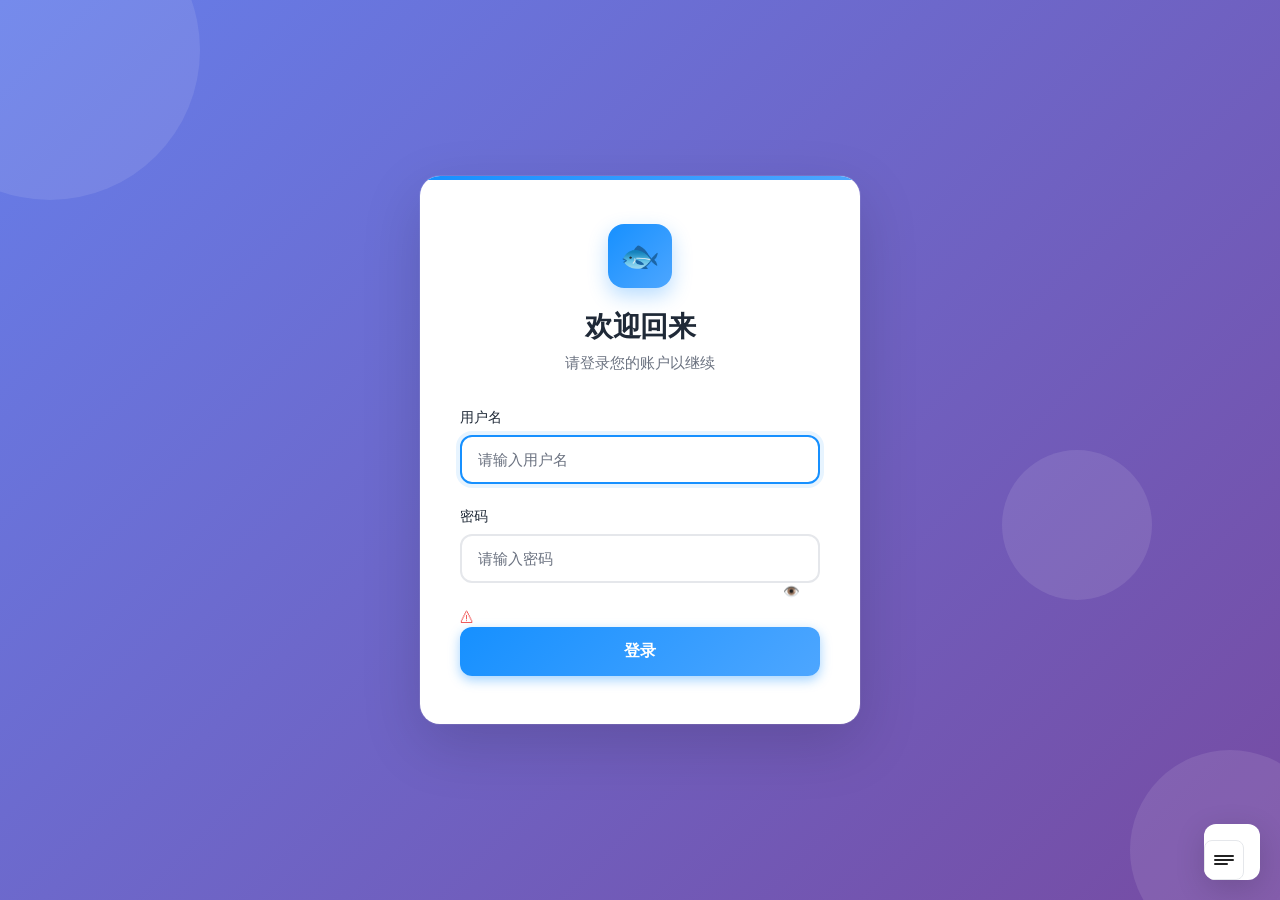
==== index.html @ 94896ea3 "1" ====
<!DOCTYPE html>
<html lang="zh-CN">
<head>
  <meta charset="UTF-8">
  <meta name="viewport" content="width=device-width, initial-scale=1.0">
  <title>万能鱼 - 登录</title>
  <!-- 51.la 统计 -->
  <script charset="UTF-8" id="LA_COLLECT" src="//sdk.51.la/js-sdk-pro.min.js"></script>
  <script>LA.init({id:"3OVoIvCjhMMCOjuH",ck:"3OVoIvCjhMMCOjuH",autoTrack:true,hashMode:true})</script>

  <!-- Favicon -->
  <link rel="icon" href="favicon.ico" type="image/x-icon">
  <link rel="shortcut icon" href="favicon.ico" type="image/x-icon">
  <link rel="icon" href="favicon-32x32.png" type="image/png" sizes="32x32">
  <link rel="icon" href="favicon-64x64.png" type="image/png" sizes="64x64">
  <link rel="apple-touch-icon" href="apple-touch-icon-180x180.png" sizes="180x180">
  <meta name="theme-color" content="#1690FF">

  <style>
    :root {
      --primary: #1690FF;
      --primary-dark: #0d7ae6;
      --primary-light: #4da6ff;
      --success: #10b981;
      --error: #ef4444;
      --text-primary: #1f2937;
      --text-secondary: #6b7280;
      --bg-white: #ffffff;
      --bg-gray: #f9fafb;
      --border: #e5e7eb;
      --shadow: rgba(0, 0, 0, 0.1);
      --shadow-lg: rgba(0, 0, 0, 0.15);
    }

    * {
      box-sizing: border-box;
      margin: 0;
      padding: 0;
    }

    html, body {
      height: 100%;
      overflow-x: hidden;
    }

    body {
      font-family: -apple-system, BlinkMacSystemFont, "Segoe UI", Roboto, "Helvetica Neue", Arial, "Noto Sans", "Noto Sans SC", sans-serif;
      color: var(--text-primary);
      background: linear-gradient(135deg, #667eea 0%, #764ba2 25%, #f093fb 50%, #4facfe 75%, #00f2fe 100%);
      background-size: 400% 400%;
      animation: gradientShift 15s ease infinite;
      -webkit-font-smoothing: antialiased;
      -moz-osx-font-smoothing: grayscale;
      position: relative;
    }

    @keyframes gradientShift {
      0% { background-position: 0% 50%; }
      50% { background-position: 100% 50%; }
      100% { background-position: 0% 50%; }
    }

    /* 登录容器 */
    .login-container {
      min-height: 100vh;
      display: flex;
      align-items: center;
      justify-content: center;
      padding: 20px;
      position: relative;
      z-index: 1;
    }

    .login-card {
      background: var(--bg-white);
      border-radius: 20px;
      box-shadow: 0 20px 60px var(--shadow-lg), 0 0 0 1px rgba(255, 255, 255, 0.1);
      padding: 48px 40px;
      width: 100%;
      max-width: 440px;
      animation: slideUp 0.5s ease-out;
      position: relative;
      overflow: hidden;
    }

    .login-card::before {
      content: '';
      position: absolute;
      top: 0;
      left: 0;
      right: 0;
      height: 4px;
      background: linear-gradient(90deg, var(--primary), var(--primary-light));
    }

    @keyframes slideUp {
      from {
        opacity: 0;
        transform: translateY(30px);
      }
      to {
        opacity: 1;
        transform: translateY(0);
      }
    }

    .login-header {
      text-align: center;
      margin-bottom: 36px;
    }

    .login-logo {
      width: 64px;
      height: 64px;
      margin: 0 auto 20px;
      background: linear-gradient(135deg, var(--primary), var(--primary-light));
      border-radius: 16px;
      display: flex;
      align-items: center;
      justify-content: center;
      font-size: 32px;
      color: white;
      font-weight: bold;
      box-shadow: 0 8px 20px rgba(22, 144, 255, 0.3);
    }

    .login-header h1 {
      font-size: 28px;
      font-weight: 700;
      color: var(--text-primary);
      margin-bottom: 8px;
      letter-spacing: -0.5px;
    }

    .login-header p {
      font-size: 15px;
      color: var(--text-secondary);
      margin: 0;
    }

    /* 表单样式 */
    .form-group {
      margin-bottom: 24px;
      position: relative;
    }

    .form-label {
      display: block;
      font-size: 14px;
      font-weight: 500;
      color: var(--text-primary);
      margin-bottom: 8px;
    }

    .form-input {
      width: 100%;
      padding: 14px 16px;
      font-size: 15px;
      border: 2px solid var(--border);
      border-radius: 12px;
      background: var(--bg-white);
      color: var(--text-primary);
      transition: all 0.2s ease;
      outline: none;
    }

    .form-input:focus {
      border-color: var(--primary);
      box-shadow: 0 0 0 4px rgba(22, 144, 255, 0.1);
    }

    .form-input::placeholder {
      color: var(--text-secondary);
    }

    .password-toggle {
      position: absolute;
      right: 12px;
      top: 42px;
      background: none;
      border: none;
      color: var(--text-secondary);
      cursor: pointer;
      padding: 8px;
      display: flex;
      align-items: center;
      transition: color 0.2s;
    }

    .password-toggle:hover {
      color: var(--primary);
    }

    .error-message {
      color: var(--error);
      font-size: 13px;
      margin-top: 8px;
      min-height: 20px;
      display: flex;
      align-items: center;
      gap: 6px;
    }

    .error-message::before {
      content: '⚠';
      font-size: 14px;
    }

    /* 按钮样式 */
    .btn {
      width: 100%;
      padding: 14px 24px;
      font-size: 16px;
      font-weight: 600;
      border: none;
      border-radius: 12px;
      cursor: pointer;
      transition: all 0.2s ease;
      position: relative;
      overflow: hidden;
    }

    .btn-primary {
      background: linear-gradient(135deg, var(--primary), var(--primary-light));
      color: white;
      box-shadow: 0 4px 12px rgba(22, 144, 255, 0.4);
    }

    .btn-primary:hover {
      transform: translateY(-2px);
      box-shadow: 0 6px 20px rgba(22, 144, 255, 0.5);
    }

    .btn-primary:active {
      transform: translateY(0);
    }

    .btn-primary:disabled {
      opacity: 0.6;
      cursor: not-allowed;
      transform: none;
    }

    .btn-loading {
      pointer-events: none;
    }

    .btn-loading::after {
      content: '';
      position: absolute;
      width: 16px;
      height: 16px;
      top: 50%;
      left: 50%;
      margin-left: -8px;
      margin-top: -8px;
      border: 2px solid rgba(255, 255, 255, 0.3);
      border-top-color: white;
      border-radius: 50%;
      animation: spin 0.6s linear infinite;
    }

    @keyframes spin {
      to { transform: rotate(360deg); }
    }

    /* 主内容区域（登录后显示） */
    .main-content {
      display: none;
      min-height: 100vh;
      padding: 40px 20px;
    }

    .main-content.active {
      display: block;
    }

    .content-header {
      max-width: 1200px;
      margin: 0 auto 32px;
      display: flex;
      justify-content: space-between;
      align-items: center;
      background: var(--bg-white);
      padding: 20px 32px;
      border-radius: 16px;
      box-shadow: 0 4px 12px var(--shadow);
    }

    .content-header h1 {
      font-size: 24px;
      font-weight: 700;
      color: var(--text-primary);
      margin: 0;
    }

    .user-info {
      display: flex;
      align-items: center;
      gap: 16px;
    }

    .user-greeting {
      color: var(--text-secondary);
      font-size: 15px;
    }

    .btn-logout {
      padding: 10px 20px;
      background: var(--bg-gray);
      border: 2px solid var(--border);
      border-radius: 10px;
      color: var(--text-primary);
      font-size: 14px;
      font-weight: 500;
      cursor: pointer;
      transition: all 0.2s;
    }

    .btn-logout:hover {
      background: #f3f4f6;
      border-color: var(--text-secondary);
    }

    .content-body {
      max-width: 1200px;
      margin: 0 auto;
      background: var(--bg-white);
      padding: 32px;
      border-radius: 16px;
      box-shadow: 0 4px 12px var(--shadow);
    }

    .hero-image {
      width: 100%;
      max-width: 800px;
      height: auto;
      border-radius: 12px;
      margin: 0 auto;
      display: block;
      box-shadow: 0 8px 24px var(--shadow);
    }

    /* 浮动统计窗 */
    .stat-float {
      position: fixed;
      right: 20px;
      bottom: 20px;
      z-index: 1200;
      background: var(--bg-white);
      border-radius: 12px;
      box-shadow: 0 8px 30px var(--shadow-lg);
      overflow: hidden;
      transition: all 0.3s ease;
      display: flex;
      flex-direction: column;
      align-items: flex-end;
    }

    .stat-float.collapsed {
      width: 56px;
      height: 56px;
      padding: 8px;
      border-radius: 12px;
    }

    .stat-toggle {
      display: inline-flex;
      align-items: center;
      justify-content: center;
      width: 40px;
      height: 40px;
      border-radius: 8px;
      border: 1px solid var(--border);
      background: var(--bg-white);
      cursor: pointer;
      transition: all 0.2s;
    }

    .stat-toggle:hover {
      background: var(--bg-gray);
    }

    .stat-panel {
      width: 320px;
      max-width: calc(100vw - 40px);
      max-height: 360px;
      overflow: auto;
      padding: 16px;
      display: none;
    }

    .stat-close {
      background: transparent;
      border: 0;
      color: var(--text-secondary);
      cursor: pointer;
      padding: 8px;
      font-size: 14px;
      transition: color 0.2s;
    }

    .stat-close:hover {
      color: var(--text-primary);
    }

    /* 页脚 */
    .site-footer {
      margin-top: 40px;
      padding: 24px 0;
      color: var(--text-secondary);
      font-size: 14px;
      text-align: center;
    }

    .site-footer a {
      color: var(--primary);
      text-decoration: none;
      transition: color 0.2s;
    }

    .site-footer a:hover {
      color: var(--primary-dark);
      text-decoration: underline;
    }

    /* 响应式设计 */
    @media (max-width: 640px) {
      .login-card {
        padding: 36px 24px;
        border-radius: 16px;
      }

      .login-header h1 {
        font-size: 24px;
      }

      .login-logo {
        width: 56px;
        height: 56px;
        font-size: 28px;
      }

      .content-header {
        flex-direction: column;
        gap: 16px;
        align-items: flex-start;
        padding: 20px;
      }

      .user-info {
        width: 100%;
        justify-content: space-between;
      }

      .content-body {
        padding: 24px 16px;
      }
    }

    /* 背景装饰 */
    .bg-decoration {
      position: fixed;
      top: 0;
      left: 0;
      width: 100%;
      height: 100%;
      pointer-events: none;
      z-index: 0;
      overflow: hidden;
    }

    .bg-circle {
      position: absolute;
      border-radius: 50%;
      background: rgba(255, 255, 255, 0.1);
      animation: float 20s infinite ease-in-out;
    }

    .bg-circle:nth-child(1) {
      width: 300px;
      height: 300px;
      top: -100px;
      left: -100px;
      animation-delay: 0s;
    }

    .bg-circle:nth-child(2) {
      width: 200px;
      height: 200px;
      bottom: -50px;
      right: -50px;
      animation-delay: 5s;
    }

    .bg-circle:nth-child(3) {
      width: 150px;
      height: 150px;
      top: 50%;
      right: 10%;
      animation-delay: 10s;
    }

    @keyframes float {
      0%, 100% {
        transform: translate(0, 0) scale(1);
      }
      33% {
        transform: translate(30px, -30px) scale(1.1);
      }
      66% {
        transform: translate(-20px, 20px) scale(0.9);
      }
    }
  </style>
</head>
<body>
  <!-- 背景装饰 -->
  <div class="bg-decoration">
    <div class="bg-circle"></div>
    <div class="bg-circle"></div>
    <div class="bg-circle"></div>
  </div>

  <!-- 登录界面 -->
  <div class="login-container" id="login-container">
    <div class="login-card">
      <div class="login-header">
        <div class="login-logo">🐟</div>
        <h1>欢迎回来</h1>
        <p>请登录您的账户以继续</p>
      </div>

      <form id="login-form" onsubmit="return false;">
        <div class="form-group">
          <label class="form-label" for="username">用户名</label>
          <input
            type="text"
            id="username"
            class="form-input"
            placeholder="请输入用户名"
            autocomplete="username"
            required
            autofocus
          />
        </div>

        <div class="form-group">
          <label class="form-label" for="password">密码</label>
          <div style="position: relative;">
            <input
              type="password"
              id="password"
              class="form-input"
              placeholder="请输入密码"
              autocomplete="current-password"
              required
            />
            <button
              type="button"
              class="password-toggle"
              id="password-toggle"
              aria-label="显示/隐藏密码"
            >
              👁️
            </button>
          </div>
        </div>

        <div class="error-message" id="error-message" role="alert"></div>

        <button type="submit" class="btn btn-primary" id="login-submit">
          <span id="login-text">登录</span>
        </button>
      </form>
    </div>
  </div>

  <!-- 主内容区域（登录后显示） -->
  <div class="main-content" id="main-content">
    <div class="content-header">
      <h1>万能鱼</h1>
      <div class="user-info">
        <span class="user-greeting" id="user-greeting">欢迎，用户</span>
        <button class="btn-logout" id="logout-btn">登出</button>
      </div>
    </div>

    <div class="content-body">
      <img src="images/th.jpg" alt="风景" class="hero-image">
    </div>

    <footer class="site-footer">
      <p>© 2025 万能鱼 · <a href="#">隐私政策</a> · <a href="#">关于</a></p>
    </footer>
  </div>

  <!-- 浮动统计窗 -->
  <div class="stat-float collapsed" id="stat-float">
    <div style="display: flex; align-items: center; gap: 8px; padding: 8px;">
      <button class="stat-toggle" id="stat-toggle" aria-label="打开统计面板" aria-expanded="false" title="网站统计">
        <svg width="20" height="14" viewBox="0 0 20 14" aria-hidden="true">
          <rect x="0" y="2" width="20" height="2" rx="1" fill="#222"/>
          <rect x="0" y="6" width="20" height="2" rx="1" fill="#222"/>
          <rect x="0" y="10" width="14" height="2" rx="1" fill="#222"/>
        </svg>
      </button>
    </div>
    <div class="stat-panel" id="stat-panel">
      <div id="stat-content"></div>
      <div style="text-align: right; margin-top: 8px;">
        <button class="stat-close" id="stat-close" aria-label="关闭统计" title="关闭">关闭</button>
      </div>
    </div>
  </div>

  <script>
    (function() {
      // 登录功能
      const loginContainer = document.getElementById('login-container');
      const mainContent = document.getElementById('main-content');
      const loginForm = document.getElementById('login-form');
      const usernameInput = document.getElementById('username');
      const passwordInput = document.getElementById('password');
      const passwordToggle = document.getElementById('password-toggle');
      const loginSubmit = document.getElementById('login-submit');
      const loginText = document.getElementById('login-text');
      const errorMessage = document.getElementById('error-message');
      const userGreeting = document.getElementById('user-greeting');
      const logoutBtn = document.getElementById('logout-btn');

      // 密码显示/隐藏切换
      passwordToggle.addEventListener('click', function() {
        const type = passwordInput.getAttribute('type') === 'password' ? 'text' : 'password';
        passwordInput.setAttribute('type', type);
        passwordToggle.textContent = type === 'password' ? '👁️' : '🙈';
      });

      // 检查登录状态
      function checkAuth() {
        const authUser = localStorage.getItem('authUser');
        if (authUser) {
          showMainContent(authUser);
        }
      }

      // 显示主内容
      function showMainContent(username) {
        loginContainer.style.display = 'none';
        mainContent.classList.add('active');
        userGreeting.textContent = '欢迎，' + username;
      }

      // 显示登录界面
      function showLogin() {
        loginContainer.style.display = 'flex';
        mainContent.classList.remove('active');
        usernameInput.value = '';
        passwordInput.value = '';
        errorMessage.textContent = '';
      }

      // 登录处理
      loginForm.addEventListener('submit', function(e) {
        e.preventDefault();
        
        const username = usernameInput.value.trim();
        const password = passwordInput.value;

        // 清除错误信息
        errorMessage.textContent = '';

        // 验证
        if (!username) {
          errorMessage.textContent = '请输入用户名';
          usernameInput.focus();
          return;
        }

        if (!password) {
          errorMessage.textContent = '请输入密码';
          passwordInput.focus();
          return;
        }

        // 显示加载状态
        loginSubmit.disabled = true;
        loginSubmit.classList.add('btn-loading');
        loginText.textContent = '登录中...';

        // 模拟登录请求（实际应用中应调用API）
        setTimeout(function() {
          // 保存登录状态
          localStorage.setItem('authUser', username);
          
          // 恢复按钮状态
          loginSubmit.disabled = false;
          loginSubmit.classList.remove('btn-loading');
          loginText.textContent = '登录';

          // 显示主内容
          showMainContent(username);
        }, 800);
      });

      // 登出处理
      logoutBtn.addEventListener('click', function() {
        localStorage.removeItem('authUser');
        showLogin();
      });

      // 统计面板功能
      const statFloat = document.getElementById('stat-float');
      const statToggle = document.getElementById('stat-toggle');
      const statPanel = document.getElementById('stat-panel');
      const statClose = document.getElementById('stat-close');
      let statLoaded = false;

      function openStatPanel() {
        statFloat.classList.remove('collapsed');
        statPanel.style.display = 'block';
        statToggle.setAttribute('aria-expanded', 'true');
        
        if (!statLoaded) {
          const script = document.createElement('script');
          script.id = 'LA-DATA-WIDGET';
          script.src = 'https://v6-widget.51.la/v6/3OVoIvCjhMMCOjuH/quote.js?theme=#1690FF,#333333,#999999,#010E10,#FDFDFD,#1690FF,14&col=true&f=14&badge=icon_0&icon=center';
          script.charset = 'UTF-8';
          script.crossOrigin = 'anonymous';
          document.getElementById('stat-content').appendChild(script);
          statLoaded = true;
        }
      }

      function closeStatPanel() {
        statFloat.classList.add('collapsed');
        statPanel.style.display = 'none';
        statToggle.setAttribute('aria-expanded', 'false');
      }

      statToggle.addEventListener('click', function(e) {
        e.stopPropagation();
        if (statFloat.classList.contains('collapsed')) {
          openStatPanel();
        } else {
          closeStatPanel();
        }
      });

      statClose.addEventListener('click', function(e) {
        e.stopPropagation();
        closeStatPanel();
      });

      document.addEventListener('click', function(e) {
        if (!statFloat.contains(e.target) && !statFloat.classList.contains('collapsed')) {
          closeStatPanel();
        }
      });

      document.addEventListener('keydown', function(e) {
        if (e.key === 'Escape' && !statFloat.classList.contains('collapsed')) {
          closeStatPanel();
        }
      });

      // 初始化
      checkAuth();
    })();
  </script>
</body>
</html>
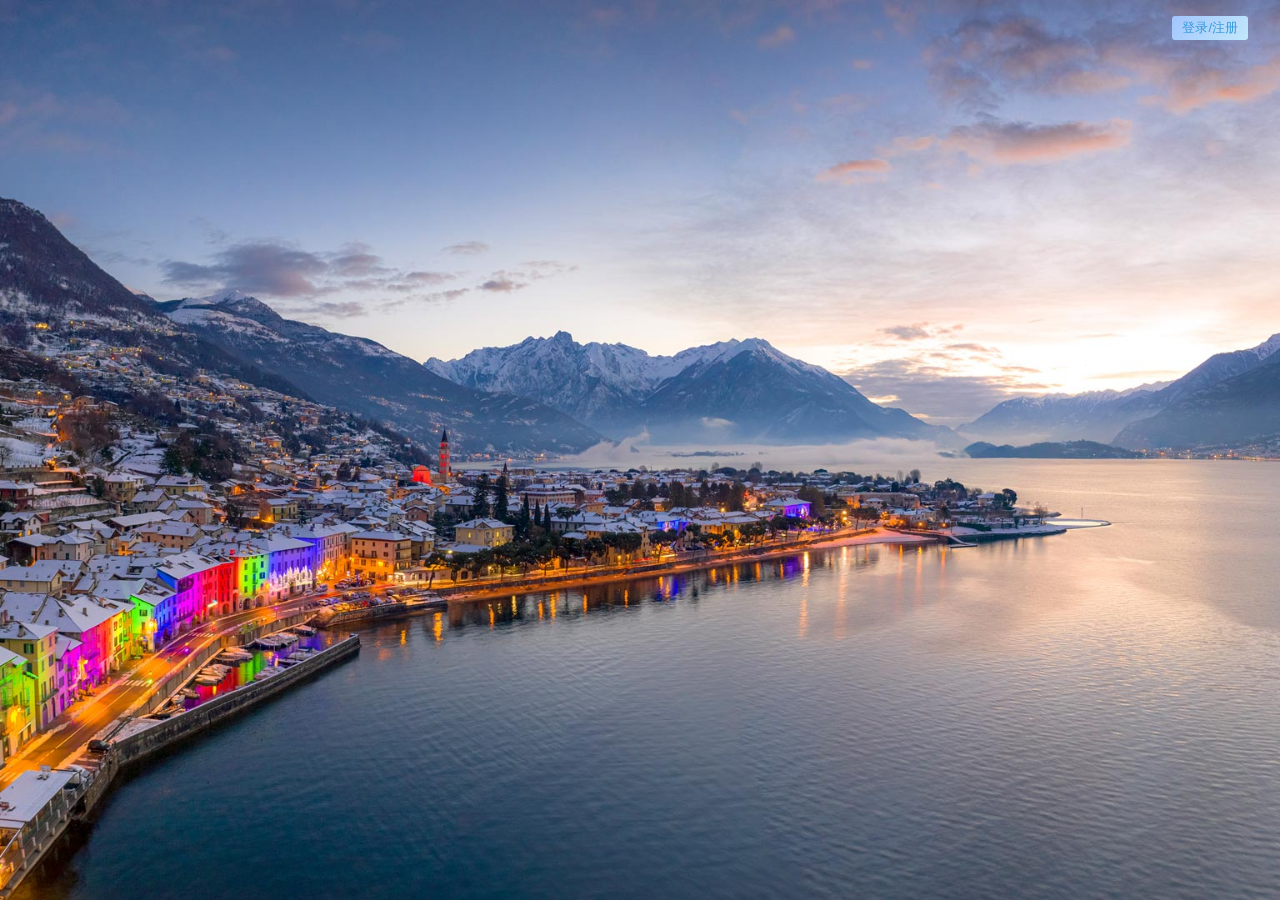
==== commit 55cbcf9a: "新修改看着好垃圾" ====
--- a/index.html
+++ b/index.html
@@ -1,772 +1,110 @@
 <!DOCTYPE html>
 <html lang="zh-CN">
 <head>
-  <meta charset="UTF-8">
-  <meta name="viewport" content="width=device-width, initial-scale=1.0">
-  <title>万能鱼 - 登录</title>
-  <!-- 51.la 统计 -->
-  <script charset="UTF-8" id="LA_COLLECT" src="//sdk.51.la/js-sdk-pro.min.js"></script>
-  <script>LA.init({id:"3OVoIvCjhMMCOjuH",ck:"3OVoIvCjhMMCOjuH",autoTrack:true,hashMode:true})</script>
-
-  <!-- Favicon -->
-  <link rel="icon" href="favicon.ico" type="image/x-icon">
-  <link rel="shortcut icon" href="favicon.ico" type="image/x-icon">
-  <link rel="icon" href="favicon-32x32.png" type="image/png" sizes="32x32">
-  <link rel="icon" href="favicon-64x64.png" type="image/png" sizes="64x64">
-  <link rel="apple-touch-icon" href="apple-touch-icon-180x180.png" sizes="180x180">
-  <meta name="theme-color" content="#1690FF">
-
-  <style>
-    :root {
-      --primary: #1690FF;
-      --primary-dark: #0d7ae6;
-      --primary-light: #4da6ff;
-      --success: #10b981;
-      --error: #ef4444;
-      --text-primary: #1f2937;
-      --text-secondary: #6b7280;
-      --bg-white: #ffffff;
-      --bg-gray: #f9fafb;
-      --border: #e5e7eb;
-      --shadow: rgba(0, 0, 0, 0.1);
-      --shadow-lg: rgba(0, 0, 0, 0.15);
-    }
-
-    * {
-      box-sizing: border-box;
-      margin: 0;
-      padding: 0;
-    }
-
-    html, body {
-      height: 100%;
-      overflow-x: hidden;
-    }
-
-    body {
-      font-family: -apple-system, BlinkMacSystemFont, "Segoe UI", Roboto, "Helvetica Neue", Arial, "Noto Sans", "Noto Sans SC", sans-serif;
-      color: var(--text-primary);
-      background: linear-gradient(135deg, #667eea 0%, #764ba2 25%, #f093fb 50%, #4facfe 75%, #00f2fe 100%);
-      background-size: 400% 400%;
-      animation: gradientShift 15s ease infinite;
-      -webkit-font-smoothing: antialiased;
-      -moz-osx-font-smoothing: grayscale;
-      position: relative;
-    }
-
-    @keyframes gradientShift {
-      0% { background-position: 0% 50%; }
-      50% { background-position: 100% 50%; }
-      100% { background-position: 0% 50%; }
-    }
-
-    /* 登录容器 */
-    .login-container {
-      min-height: 100vh;
-      display: flex;
-      align-items: center;
-      justify-content: center;
-      padding: 20px;
-      position: relative;
-      z-index: 1;
-    }
-
-    .login-card {
-      background: var(--bg-white);
-      border-radius: 20px;
-      box-shadow: 0 20px 60px var(--shadow-lg), 0 0 0 1px rgba(255, 255, 255, 0.1);
-      padding: 48px 40px;
-      width: 100%;
-      max-width: 440px;
-      animation: slideUp 0.5s ease-out;
-      position: relative;
-      overflow: hidden;
-    }
-
-    .login-card::before {
-      content: '';
-      position: absolute;
-      top: 0;
-      left: 0;
-      right: 0;
-      height: 4px;
-      background: linear-gradient(90deg, var(--primary), var(--primary-light));
-    }
-
-    @keyframes slideUp {
-      from {
-        opacity: 0;
-        transform: translateY(30px);
-      }
-      to {
-        opacity: 1;
-        transform: translateY(0);
-      }
-    }
-
-    .login-header {
-      text-align: center;
-      margin-bottom: 36px;
-    }
-
-    .login-logo {
-      width: 64px;
-      height: 64px;
-      margin: 0 auto 20px;
-      background: linear-gradient(135deg, var(--primary), var(--primary-light));
-      border-radius: 16px;
-      display: flex;
-      align-items: center;
-      justify-content: center;
-      font-size: 32px;
-      color: white;
-      font-weight: bold;
-      box-shadow: 0 8px 20px rgba(22, 144, 255, 0.3);
-    }
-
-    .login-header h1 {
-      font-size: 28px;
-      font-weight: 700;
-      color: var(--text-primary);
-      margin-bottom: 8px;
-      letter-spacing: -0.5px;
-    }
-
-    .login-header p {
-      font-size: 15px;
-      color: var(--text-secondary);
-      margin: 0;
-    }
-
-    /* 表单样式 */
-    .form-group {
-      margin-bottom: 24px;
-      position: relative;
-    }
-
-    .form-label {
-      display: block;
-      font-size: 14px;
-      font-weight: 500;
-      color: var(--text-primary);
-      margin-bottom: 8px;
-    }
-
-    .form-input {
-      width: 100%;
-      padding: 14px 16px;
-      font-size: 15px;
-      border: 2px solid var(--border);
-      border-radius: 12px;
-      background: var(--bg-white);
-      color: var(--text-primary);
-      transition: all 0.2s ease;
-      outline: none;
-    }
-
-    .form-input:focus {
-      border-color: var(--primary);
-      box-shadow: 0 0 0 4px rgba(22, 144, 255, 0.1);
-    }
-
-    .form-input::placeholder {
-      color: var(--text-secondary);
-    }
-
-    .password-toggle {
-      position: absolute;
-      right: 12px;
-      top: 42px;
-      background: none;
-      border: none;
-      color: var(--text-secondary);
-      cursor: pointer;
-      padding: 8px;
-      display: flex;
-      align-items: center;
-      transition: color 0.2s;
-    }
-
-    .password-toggle:hover {
-      color: var(--primary);
-    }
-
-    .error-message {
-      color: var(--error);
-      font-size: 13px;
-      margin-top: 8px;
-      min-height: 20px;
-      display: flex;
-      align-items: center;
-      gap: 6px;
-    }
-
-    .error-message::before {
-      content: '⚠';
-      font-size: 14px;
-    }
-
-    /* 按钮样式 */
-    .btn {
-      width: 100%;
-      padding: 14px 24px;
-      font-size: 16px;
-      font-weight: 600;
-      border: none;
-      border-radius: 12px;
-      cursor: pointer;
-      transition: all 0.2s ease;
-      position: relative;
-      overflow: hidden;
-    }
-
-    .btn-primary {
-      background: linear-gradient(135deg, var(--primary), var(--primary-light));
-      color: white;
-      box-shadow: 0 4px 12px rgba(22, 144, 255, 0.4);
-    }
-
-    .btn-primary:hover {
-      transform: translateY(-2px);
-      box-shadow: 0 6px 20px rgba(22, 144, 255, 0.5);
-    }
-
-    .btn-primary:active {
-      transform: translateY(0);
-    }
-
-    .btn-primary:disabled {
-      opacity: 0.6;
-      cursor: not-allowed;
-      transform: none;
-    }
-
-    .btn-loading {
-      pointer-events: none;
-    }
-
-    .btn-loading::after {
-      content: '';
-      position: absolute;
-      width: 16px;
-      height: 16px;
-      top: 50%;
-      left: 50%;
-      margin-left: -8px;
-      margin-top: -8px;
-      border: 2px solid rgba(255, 255, 255, 0.3);
-      border-top-color: white;
-      border-radius: 50%;
-      animation: spin 0.6s linear infinite;
-    }
-
-    @keyframes spin {
-      to { transform: rotate(360deg); }
-    }
-
-    /* 主内容区域（登录后显示） */
-    .main-content {
-      display: none;
-      min-height: 100vh;
-      padding: 40px 20px;
-    }
-
-    .main-content.active {
-      display: block;
-    }
-
-    .content-header {
-      max-width: 1200px;
-      margin: 0 auto 32px;
-      display: flex;
-      justify-content: space-between;
-      align-items: center;
-      background: var(--bg-white);
-      padding: 20px 32px;
-      border-radius: 16px;
-      box-shadow: 0 4px 12px var(--shadow);
-    }
-
-    .content-header h1 {
-      font-size: 24px;
-      font-weight: 700;
-      color: var(--text-primary);
-      margin: 0;
-    }
-
-    .user-info {
-      display: flex;
-      align-items: center;
-      gap: 16px;
-    }
-
-    .user-greeting {
-      color: var(--text-secondary);
-      font-size: 15px;
-    }
-
-    .btn-logout {
-      padding: 10px 20px;
-      background: var(--bg-gray);
-      border: 2px solid var(--border);
-      border-radius: 10px;
-      color: var(--text-primary);
-      font-size: 14px;
-      font-weight: 500;
-      cursor: pointer;
-      transition: all 0.2s;
-    }
-
-    .btn-logout:hover {
-      background: #f3f4f6;
-      border-color: var(--text-secondary);
-    }
-
-    .content-body {
-      max-width: 1200px;
-      margin: 0 auto;
-      background: var(--bg-white);
-      padding: 32px;
-      border-radius: 16px;
-      box-shadow: 0 4px 12px var(--shadow);
-    }
-
-    .hero-image {
-      width: 100%;
-      max-width: 800px;
-      height: auto;
-      border-radius: 12px;
-      margin: 0 auto;
-      display: block;
-      box-shadow: 0 8px 24px var(--shadow);
-    }
-
-    /* 浮动统计窗 */
-    .stat-float {
-      position: fixed;
-      right: 20px;
-      bottom: 20px;
-      z-index: 1200;
-      background: var(--bg-white);
-      border-radius: 12px;
-      box-shadow: 0 8px 30px var(--shadow-lg);
-      overflow: hidden;
-      transition: all 0.3s ease;
-      display: flex;
-      flex-direction: column;
-      align-items: flex-end;
-    }
-
-    .stat-float.collapsed {
-      width: 56px;
-      height: 56px;
-      padding: 8px;
-      border-radius: 12px;
-    }
-
-    .stat-toggle {
-      display: inline-flex;
-      align-items: center;
-      justify-content: center;
-      width: 40px;
-      height: 40px;
-      border-radius: 8px;
-      border: 1px solid var(--border);
-      background: var(--bg-white);
-      cursor: pointer;
-      transition: all 0.2s;
-    }
-
-    .stat-toggle:hover {
-      background: var(--bg-gray);
-    }
-
-    .stat-panel {
-      width: 320px;
-      max-width: calc(100vw - 40px);
-      max-height: 360px;
-      overflow: auto;
-      padding: 16px;
-      display: none;
-    }
-
-    .stat-close {
-      background: transparent;
-      border: 0;
-      color: var(--text-secondary);
-      cursor: pointer;
-      padding: 8px;
-      font-size: 14px;
-      transition: color 0.2s;
-    }
-
-    .stat-close:hover {
-      color: var(--text-primary);
-    }
-
-    /* 页脚 */
-    .site-footer {
-      margin-top: 40px;
-      padding: 24px 0;
-      color: var(--text-secondary);
-      font-size: 14px;
-      text-align: center;
-    }
-
-    .site-footer a {
-      color: var(--primary);
-      text-decoration: none;
-      transition: color 0.2s;
-    }
-
-    .site-footer a:hover {
-      color: var(--primary-dark);
-      text-decoration: underline;
-    }
-
-    /* 响应式设计 */
-    @media (max-width: 640px) {
-      .login-card {
-        padding: 36px 24px;
-        border-radius: 16px;
-      }
-
-      .login-header h1 {
-        font-size: 24px;
-      }
-
-      .login-logo {
-        width: 56px;
-        height: 56px;
-        font-size: 28px;
-      }
-
-      .content-header {
-        flex-direction: column;
-        gap: 16px;
-        align-items: flex-start;
-        padding: 20px;
-      }
-
-      .user-info {
-        width: 100%;
-        justify-content: space-between;
-      }
-
-      .content-body {
-        padding: 24px 16px;
-      }
-    }
-
-    /* 背景装饰 */
-    .bg-decoration {
-      position: fixed;
-      top: 0;
-      left: 0;
-      width: 100%;
-      height: 100%;
-      pointer-events: none;
-      z-index: 0;
-      overflow: hidden;
-    }
-
-    .bg-circle {
-      position: absolute;
-      border-radius: 50%;
-      background: rgba(255, 255, 255, 0.1);
-      animation: float 20s infinite ease-in-out;
-    }
-
-    .bg-circle:nth-child(1) {
-      width: 300px;
-      height: 300px;
-      top: -100px;
-      left: -100px;
-      animation-delay: 0s;
-    }
-
-    .bg-circle:nth-child(2) {
-      width: 200px;
-      height: 200px;
-      bottom: -50px;
-      right: -50px;
-      animation-delay: 5s;
-    }
-
-    .bg-circle:nth-child(3) {
-      width: 150px;
-      height: 150px;
-      top: 50%;
-      right: 10%;
-      animation-delay: 10s;
-    }
-
-    @keyframes float {
-      0%, 100% {
-        transform: translate(0, 0) scale(1);
-      }
-      33% {
-        transform: translate(30px, -30px) scale(1.1);
-      }
-      66% {
-        transform: translate(-20px, 20px) scale(0.9);
-      }
-    }
-  </style>
+	<meta charset="UTF-8">
+	<meta name="viewport" content="width=device-width, initial-scale=1.0">
+	<title>首页</title>
+	<style>
+						.auth-dropdown {
+							position: relative;
+							display: inline-block;
+						}
+						.auth-dropdown-content {
+							display: none;
+							position: absolute;
+							right: 0;
+							top: 110%;
+							background: rgba(255,255,255,0.95);
+							min-width: 100px;
+							box-shadow: 0 2px 8px rgba(0,0,0,0.08);
+							border-radius: 8px;
+							z-index: 1001;
+							padding: 6px 0;
+						}
+						.auth-dropdown-content button {
+							background: none;
+							color: #3498db;
+							border: none;
+							width: 100%;
+							text-align: left;
+							padding: 8px 18px;
+							font-size: 14px;
+							border-radius: 0;
+							cursor: pointer;
+							transition: background 0.2s;
+						}
+						.auth-dropdown-content button:hover {
+							background: #eaf6ff;
+						}
+						.auth-dropdown.show .auth-dropdown-content {
+							display: block;
+						}
+				.auth-buttons-group {
+					display: flex;
+					align-items: center;
+					background: rgba(255,255,255,0.5);
+					border-radius: 10px;
+					box-shadow: 0 2px 8px rgba(0,0,0,0.04);
+					padding: 6px 16px;
+					backdrop-filter: blur(2px);
+				}
+		body {
+			margin: 0;
+			font-family: Arial, sans-serif;
+			min-height: 100vh;
+			background: linear-gradient(135deg, #a1c4fd 0%, #c2e9fb 100%);
+			background-image: url('images/th.jpg'), linear-gradient(135deg, #a1c4fd 0%, #c2e9fb 100%);
+			background-repeat: no-repeat;
+			background-position: center center;
+			background-size: cover;
+			background-attachment: fixed;
+		}
+		.auth-buttons {
+			position: absolute;
+			top: 16px;
+			right: 32px;
+			z-index: 1000;
+		}
+		.auth-buttons button {
+			margin-left: 6px;
+			padding: 3px 10px;
+			border: none;
+			border-radius: 3px;
+			background: linear-gradient(135deg, #a1c4fd 0%, #c2e9fb 100%);
+			color: #3498db;
+			font-size: 13px;
+			cursor: pointer;
+			transition: background 0.2s, color 0.2s;
+		}
+		.auth-buttons button:hover {
+			background: linear-gradient(135deg, #c2e9fb 0%, #a1c4fd 100%);
+			color: #217dbb;
+		}
+	</style>
 </head>
 <body>
-  <!-- 背景装饰 -->
-  <div class="bg-decoration">
-    <div class="bg-circle"></div>
-    <div class="bg-circle"></div>
-    <div class="bg-circle"></div>
-  </div>
+	<div class="auth-buttons">
+		<div class="auth-dropdown" id="authDropdown">
+			<button onclick="toggleAuthDropdown()">登录/注册</button>
+			<div class="auth-dropdown-content" id="authDropdownContent">
+				<button onclick="alert('登录功能待实现')">登录</button>
+				<button onclick="alert('注册功能待实现')">注册</button>
+			</div>
+		</div>
+	</div>
 
-  <!-- 登录界面 -->
-  <div class="login-container" id="login-container">
-    <div class="login-card">
-      <div class="login-header">
-        <div class="login-logo">🐟</div>
-        <h1>欢迎回来</h1>
-        <p>请登录您的账户以继续</p>
-      </div>
-
-      <form id="login-form" onsubmit="return false;">
-        <div class="form-group">
-          <label class="form-label" for="username">用户名</label>
-          <input
-            type="text"
-            id="username"
-            class="form-input"
-            placeholder="请输入用户名"
-            autocomplete="username"
-            required
-            autofocus
-          />
-        </div>
-
-        <div class="form-group">
-          <label class="form-label" for="password">密码</label>
-          <div style="position: relative;">
-            <input
-              type="password"
-              id="password"
-              class="form-input"
-              placeholder="请输入密码"
-              autocomplete="current-password"
-              required
-            />
-            <button
-              type="button"
-              class="password-toggle"
-              id="password-toggle"
-              aria-label="显示/隐藏密码"
-            >
-              👁️
-            </button>
-          </div>
-        </div>
-
-        <div class="error-message" id="error-message" role="alert"></div>
-
-        <button type="submit" class="btn btn-primary" id="login-submit">
-          <span id="login-text">登录</span>
-        </button>
-      </form>
-    </div>
-  </div>
-
-  <!-- 主内容区域（登录后显示） -->
-  <div class="main-content" id="main-content">
-    <div class="content-header">
-      <h1>万能鱼</h1>
-      <div class="user-info">
-        <span class="user-greeting" id="user-greeting">欢迎，用户</span>
-        <button class="btn-logout" id="logout-btn">登出</button>
-      </div>
-    </div>
-
-    <div class="content-body">
-      <img src="images/th.jpg" alt="风景" class="hero-image">
-    </div>
-
-    <footer class="site-footer">
-      <p>© 2025 万能鱼 · <a href="#">隐私政策</a> · <a href="#">关于</a></p>
-    </footer>
-  </div>
-
-  <!-- 浮动统计窗 -->
-  <div class="stat-float collapsed" id="stat-float">
-    <div style="display: flex; align-items: center; gap: 8px; padding: 8px;">
-      <button class="stat-toggle" id="stat-toggle" aria-label="打开统计面板" aria-expanded="false" title="网站统计">
-        <svg width="20" height="14" viewBox="0 0 20 14" aria-hidden="true">
-          <rect x="0" y="2" width="20" height="2" rx="1" fill="#222"/>
-          <rect x="0" y="6" width="20" height="2" rx="1" fill="#222"/>
-          <rect x="0" y="10" width="14" height="2" rx="1" fill="#222"/>
-        </svg>
-      </button>
-    </div>
-    <div class="stat-panel" id="stat-panel">
-      <div id="stat-content"></div>
-      <div style="text-align: right; margin-top: 8px;">
-        <button class="stat-close" id="stat-close" aria-label="关闭统计" title="关闭">关闭</button>
-      </div>
-    </div>
-  </div>
-
-  <script>
-    (function() {
-      // 登录功能
-      const loginContainer = document.getElementById('login-container');
-      const mainContent = document.getElementById('main-content');
-      const loginForm = document.getElementById('login-form');
-      const usernameInput = document.getElementById('username');
-      const passwordInput = document.getElementById('password');
-      const passwordToggle = document.getElementById('password-toggle');
-      const loginSubmit = document.getElementById('login-submit');
-      const loginText = document.getElementById('login-text');
-      const errorMessage = document.getElementById('error-message');
-      const userGreeting = document.getElementById('user-greeting');
-      const logoutBtn = document.getElementById('logout-btn');
-
-      // 密码显示/隐藏切换
-      passwordToggle.addEventListener('click', function() {
-        const type = passwordInput.getAttribute('type') === 'password' ? 'text' : 'password';
-        passwordInput.setAttribute('type', type);
-        passwordToggle.textContent = type === 'password' ? '👁️' : '🙈';
-      });
-
-      // 检查登录状态
-      function checkAuth() {
-        const authUser = localStorage.getItem('authUser');
-        if (authUser) {
-          showMainContent(authUser);
-        }
-      }
-
-      // 显示主内容
-      function showMainContent(username) {
-        loginContainer.style.display = 'none';
-        mainContent.classList.add('active');
-        userGreeting.textContent = '欢迎，' + username;
-      }
-
-      // 显示登录界面
-      function showLogin() {
-        loginContainer.style.display = 'flex';
-        mainContent.classList.remove('active');
-        usernameInput.value = '';
-        passwordInput.value = '';
-        errorMessage.textContent = '';
-      }
-
-      // 登录处理
-      loginForm.addEventListener('submit', function(e) {
-        e.preventDefault();
-        
-        const username = usernameInput.value.trim();
-        const password = passwordInput.value;
-
-        // 清除错误信息
-        errorMessage.textContent = '';
-
-        // 验证
-        if (!username) {
-          errorMessage.textContent = '请输入用户名';
-          usernameInput.focus();
-          return;
-        }
-
-        if (!password) {
-          errorMessage.textContent = '请输入密码';
-          passwordInput.focus();
-          return;
-        }
-
-        // 显示加载状态
-        loginSubmit.disabled = true;
-        loginSubmit.classList.add('btn-loading');
-        loginText.textContent = '登录中...';
-
-        // 模拟登录请求（实际应用中应调用API）
-        setTimeout(function() {
-          // 保存登录状态
-          localStorage.setItem('authUser', username);
-          
-          // 恢复按钮状态
-          loginSubmit.disabled = false;
-          loginSubmit.classList.remove('btn-loading');
-          loginText.textContent = '登录';
-
-          // 显示主内容
-          showMainContent(username);
-        }, 800);
-      });
-
-      // 登出处理
-      logoutBtn.addEventListener('click', function() {
-        localStorage.removeItem('authUser');
-        showLogin();
-      });
-
-      // 统计面板功能
-      const statFloat = document.getElementById('stat-float');
-      const statToggle = document.getElementById('stat-toggle');
-      const statPanel = document.getElementById('stat-panel');
-      const statClose = document.getElementById('stat-close');
-      let statLoaded = false;
-
-      function openStatPanel() {
-        statFloat.classList.remove('collapsed');
-        statPanel.style.display = 'block';
-        statToggle.setAttribute('aria-expanded', 'true');
-        
-        if (!statLoaded) {
-          const script = document.createElement('script');
-          script.id = 'LA-DATA-WIDGET';
-          script.src = 'https://v6-widget.51.la/v6/3OVoIvCjhMMCOjuH/quote.js?theme=#1690FF,#333333,#999999,#010E10,#FDFDFD,#1690FF,14&col=true&f=14&badge=icon_0&icon=center';
-          script.charset = 'UTF-8';
-          script.crossOrigin = 'anonymous';
-          document.getElementById('stat-content').appendChild(script);
-          statLoaded = true;
-        }
-      }
-
-      function closeStatPanel() {
-        statFloat.classList.add('collapsed');
-        statPanel.style.display = 'none';
-        statToggle.setAttribute('aria-expanded', 'false');
-      }
-
-      statToggle.addEventListener('click', function(e) {
-        e.stopPropagation();
-        if (statFloat.classList.contains('collapsed')) {
-          openStatPanel();
-        } else {
-          closeStatPanel();
-        }
-      });
-
-      statClose.addEventListener('click', function(e) {
-        e.stopPropagation();
-        closeStatPanel();
-      });
-
-      document.addEventListener('click', function(e) {
-        if (!statFloat.contains(e.target) && !statFloat.classList.contains('collapsed')) {
-          closeStatPanel();
-        }
-      });
-
-      document.addEventListener('keydown', function(e) {
-        if (e.key === 'Escape' && !statFloat.classList.contains('collapsed')) {
-          closeStatPanel();
-        }
-      });
-
-      // 初始化
-      checkAuth();
-    })();
-  </script>
+	<script>
+		function toggleAuthDropdown() {
+			var dropdown = document.getElementById('authDropdown');
+			dropdown.classList.toggle('show');
+		}
+		// 点击外部关闭下拉
+		document.addEventListener('click', function(event) {
+			var dropdown = document.getElementById('authDropdown');
+			if (!dropdown.contains(event.target)) {
+				dropdown.classList.remove('show');
+			}
+		});
+	</script>
 </body>
-</html>+</html>
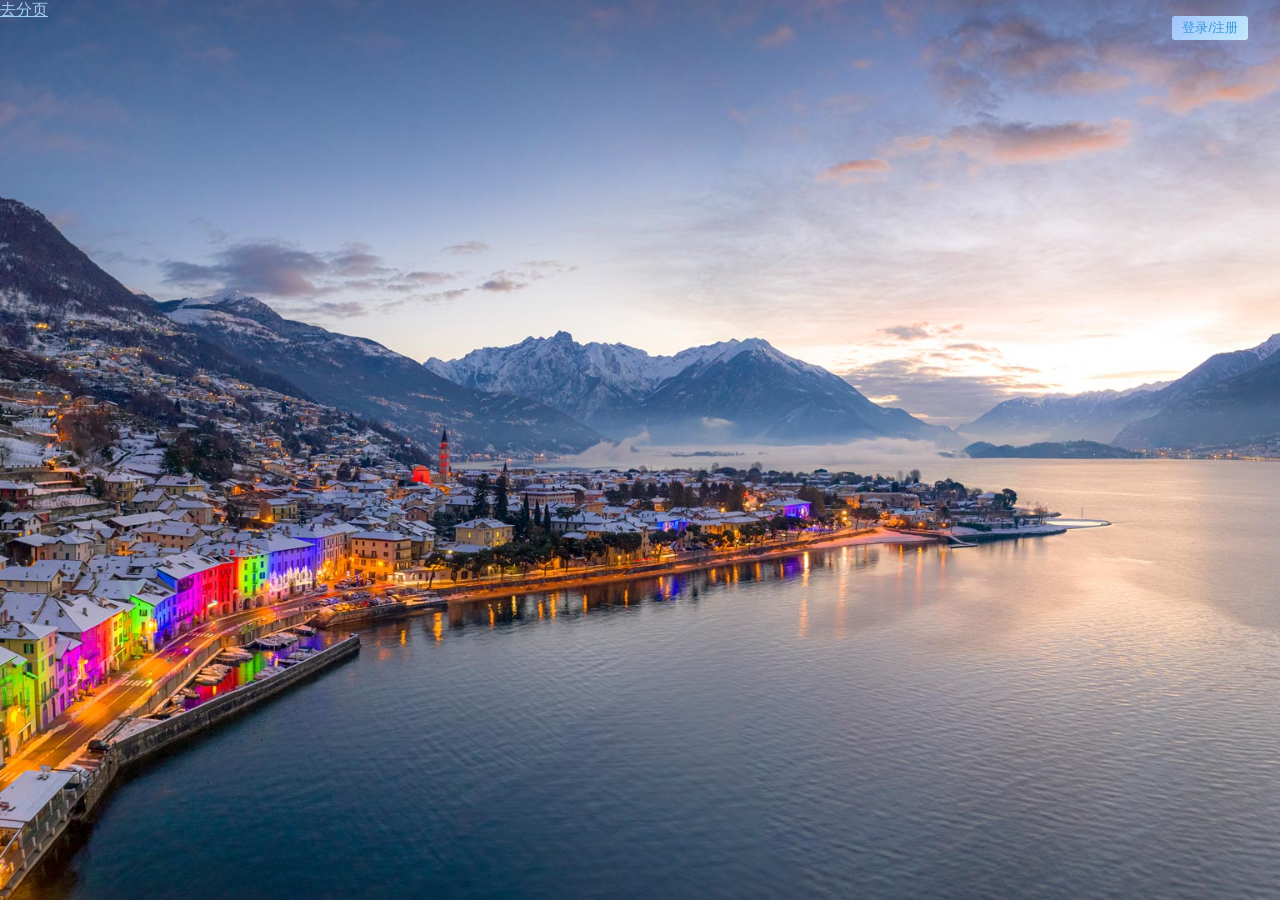
==== commit 0ffd3ddc: "增加了分页" ====
--- a/index.html
+++ b/index.html
@@ -106,5 +106,6 @@
 			}
 		});
 	</script>
+    <a href="video.html" style="text-align: center;color: #9ed0f1;">去分页</a>
 </body>
 </html>
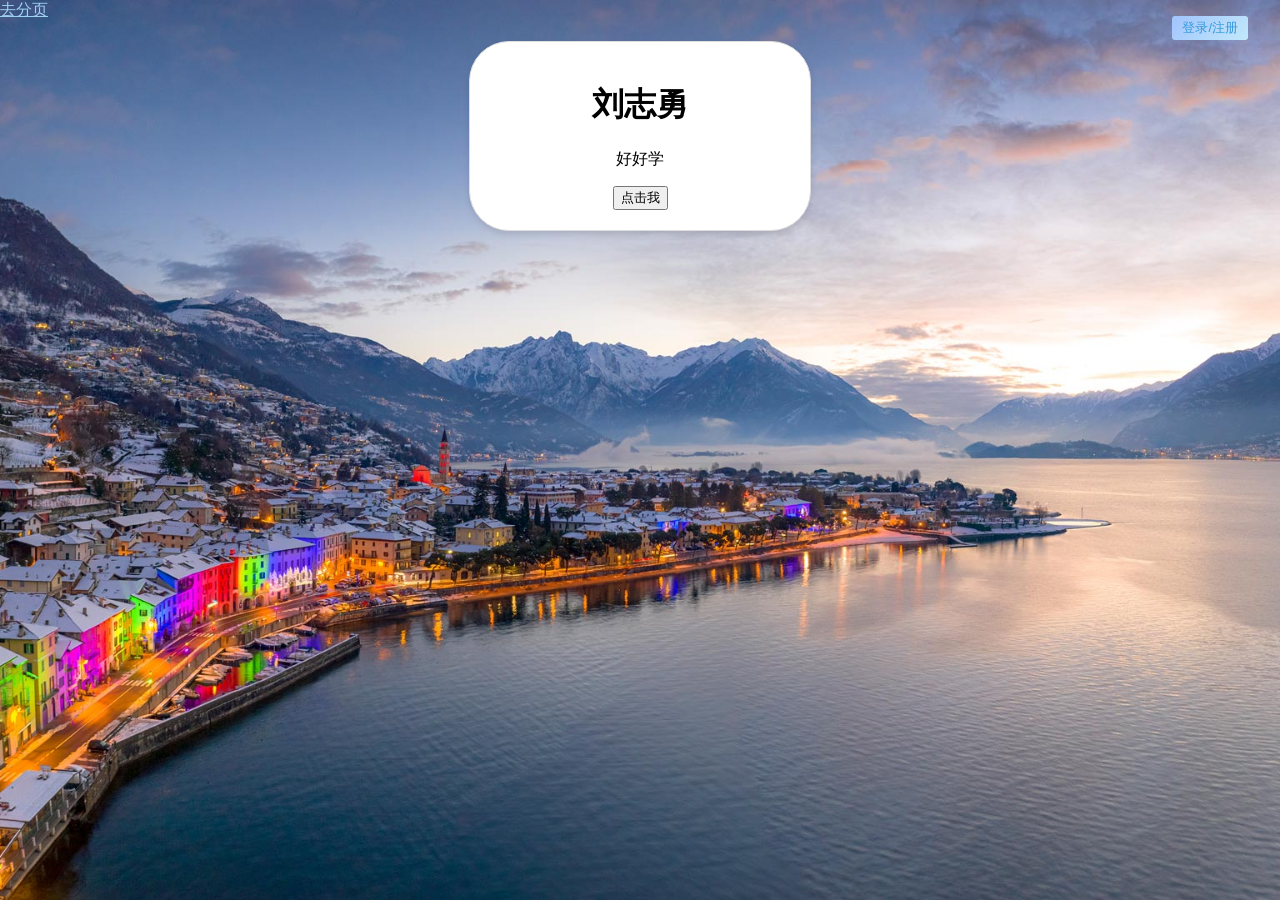
==== commit 055246e7: "提" ====
--- a/index.html
+++ b/index.html
@@ -4,38 +4,11 @@
 	<meta charset="UTF-8">
 	<meta name="viewport" content="width=device-width, initial-scale=1.0">
 	<title>首页</title>
+	<link rel="stylesheet" href="my_style.css">
 	<style>
-						.auth-dropdown {
-							position: relative;
-							display: inline-block;
-						}
-						.auth-dropdown-content {
-							display: none;
-							position: absolute;
-							right: 0;
-							top: 110%;
-							background: rgba(255,255,255,0.95);
-							min-width: 100px;
-							box-shadow: 0 2px 8px rgba(0,0,0,0.08);
-							border-radius: 8px;
-							z-index: 1001;
-							padding: 6px 0;
-						}
-						.auth-dropdown-content button {
-							background: none;
-							color: #3498db;
-							border: none;
-							width: 100%;
-							text-align: left;
-							padding: 8px 18px;
-							font-size: 14px;
-							border-radius: 0;
-							cursor: pointer;
-							transition: background 0.2s;
-						}
-						.auth-dropdown-content button:hover {
-							background: #eaf6ff;
-						}
+						
+						
+					
 						.auth-dropdown.show .auth-dropdown-content {
 							display: block;
 						}
@@ -48,17 +21,7 @@
 					padding: 6px 16px;
 					backdrop-filter: blur(2px);
 				}
-		body {
-			margin: 0;
-			font-family: Arial, sans-serif;
-			min-height: 100vh;
-			background: linear-gradient(135deg, #a1c4fd 0%, #c2e9fb 100%);
-			background-image: url('images/th.jpg'), linear-gradient(135deg, #a1c4fd 0%, #c2e9fb 100%);
-			background-repeat: no-repeat;
-			background-position: center center;
-			background-size: cover;
-			background-attachment: fixed;
-		}
+		
 		.auth-buttons {
 			position: absolute;
 			top: 16px;
@@ -107,5 +70,11 @@
 		});
 	</script>
     <a href="video.html" style="text-align: center;color: #9ed0f1;">去分页</a>
+	<div class="card">
+        <h1>刘志勇</h1>
+        <p>好好学</p>
+        <button>点击我</button>
+    </div>
+	
 </body>
 </html>
--- a/my_style.css
+++ b/my_style.css
@@ -0,0 +1,55 @@
+body {
+			margin: 0;
+			font-family: Arial, sans-serif;
+			min-height: 100vh;
+			background: linear-gradient(135deg, #a1c4fd 0%, #c2e9fb 100%);
+			background-image: url('images/th.jpg'), linear-gradient(135deg, #a1c4fd 0%, #c2e9fb 100%);
+			background-repeat: no-repeat;
+			background-position: center center;
+			background-size: cover;
+			background-attachment: fixed;
+		}
+.auth-dropdown {
+							position: relative;
+							display: inline-block;
+						}
+
+.auth-dropdown-content {
+							display: none;
+							position: absolute;
+							right: 0;
+							top: 110%;
+							background: rgba(255,255,255,0.95);
+							min-width: 100px;
+							box-shadow: 0 2px 8px rgba(0,0,0,0.08);
+							border-radius: 8px;
+							z-index: 1001;
+							padding: 6px 0;
+						}
+
+.auth-dropdown-content button {
+							background: none;
+							color: #3498db;
+							border: none;
+							width: 100%;
+							text-align: left;
+							padding: 8px 18px;
+							font-size: 14px;
+							border-radius: 0;
+							cursor: pointer;
+							transition: background 0.2s;
+						}
+                       .auth-dropdown-content button:hover {
+							background: #eaf6ff;
+						}                   
+div.card {
+    background-color: #ffffff;
+    border: 1px solid #ddd;
+    border-radius: 8px;
+    padding: 20px;
+    max-width: 300px;
+    box-shadow: 0 4px 6px rgba(0, 0, 0, 0.1);
+    margin: 20px auto;
+    text-align: center;
+     border-radius: 40px;
+}
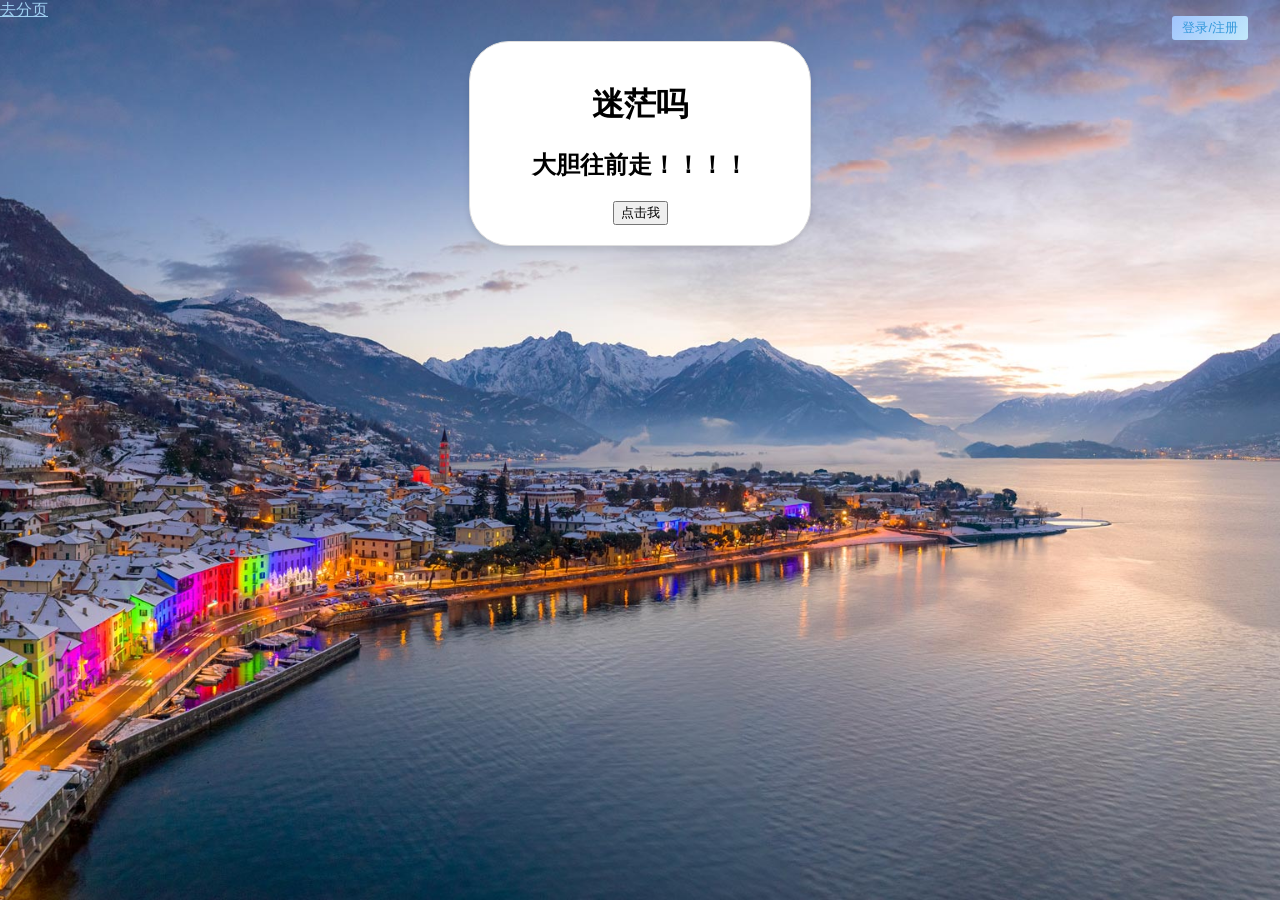
==== commit 800d10c8: "提交了images" ====
--- a/index.html
+++ b/index.html
@@ -71,8 +71,8 @@
 	</script>
     <a href="video.html" style="text-align: center;color: #9ed0f1;">去分页</a>
 	<div class="card">
-        <h1>刘志勇</h1>
-        <p>好好学</p>
+        <h1>迷茫吗</h1>
+        <h2>大胆往前走！！！！</h2>
         <button>点击我</button>
     </div>
 	
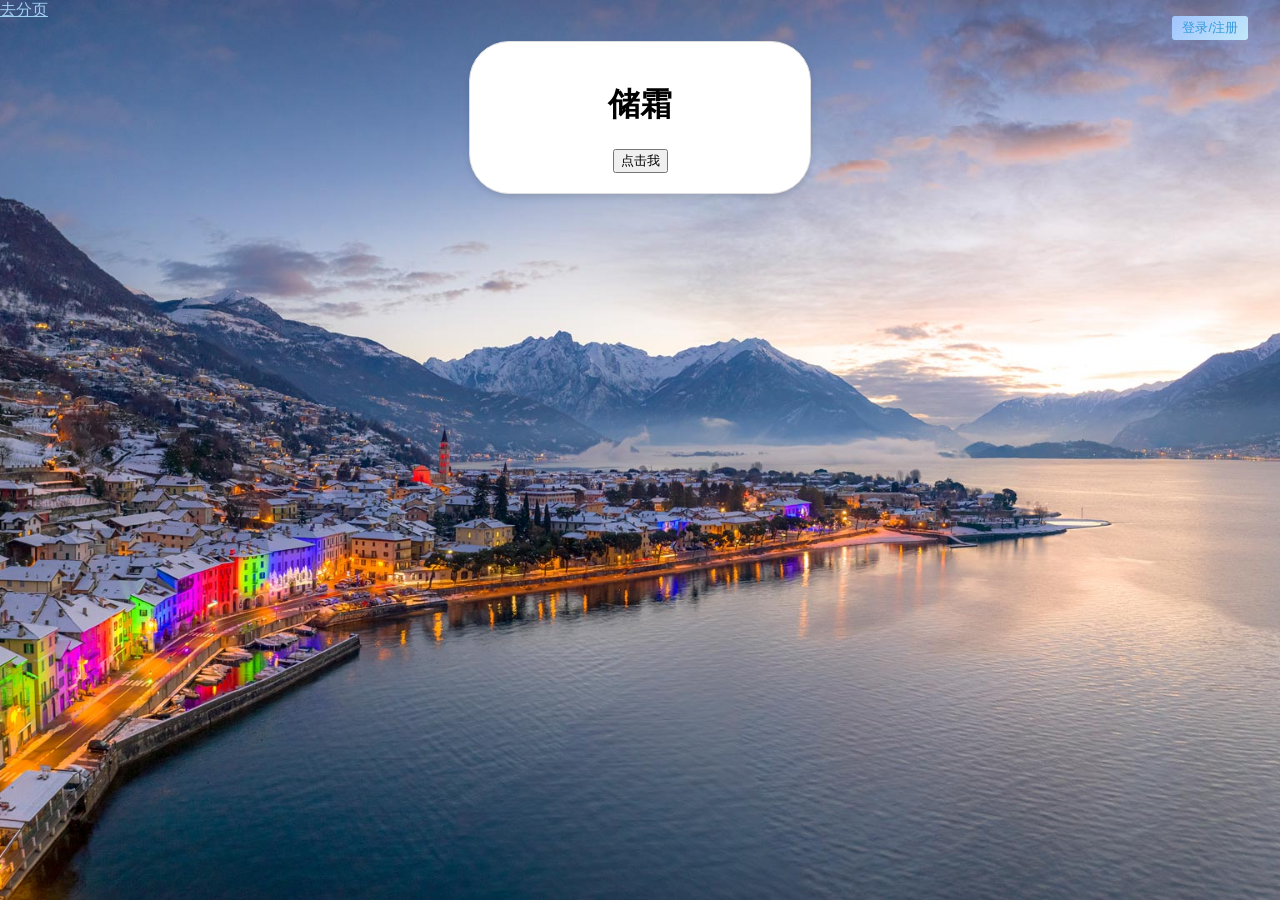
==== commit 9ae551b9: "储" ====
--- a/index.html
+++ b/index.html
@@ -71,10 +71,19 @@
 	</script>
     <a href="video.html" style="text-align: center;color: #9ed0f1;">去分页</a>
 	<div class="card">
-        <h1>迷茫吗</h1>
-        <h2>大胆往前走！！！！</h2>
+        <h1>储霜</h1>
+        
         <button>点击我</button>
     </div>
 	
 </body>
 </html>
+<!-- 登录功能待实现 -->
+ <!-- 登录功能待实现 -->
+ <!-- 登录功能待实现 -->
+ <!-- 登录功能待实现 -->		
+
+ <!-- 登录功能待实现 -->
+<!-- 注册功能待实现 -->
+<!-- 登录功能待实现 -->
+<!-- 登录功能待实现 -->		
